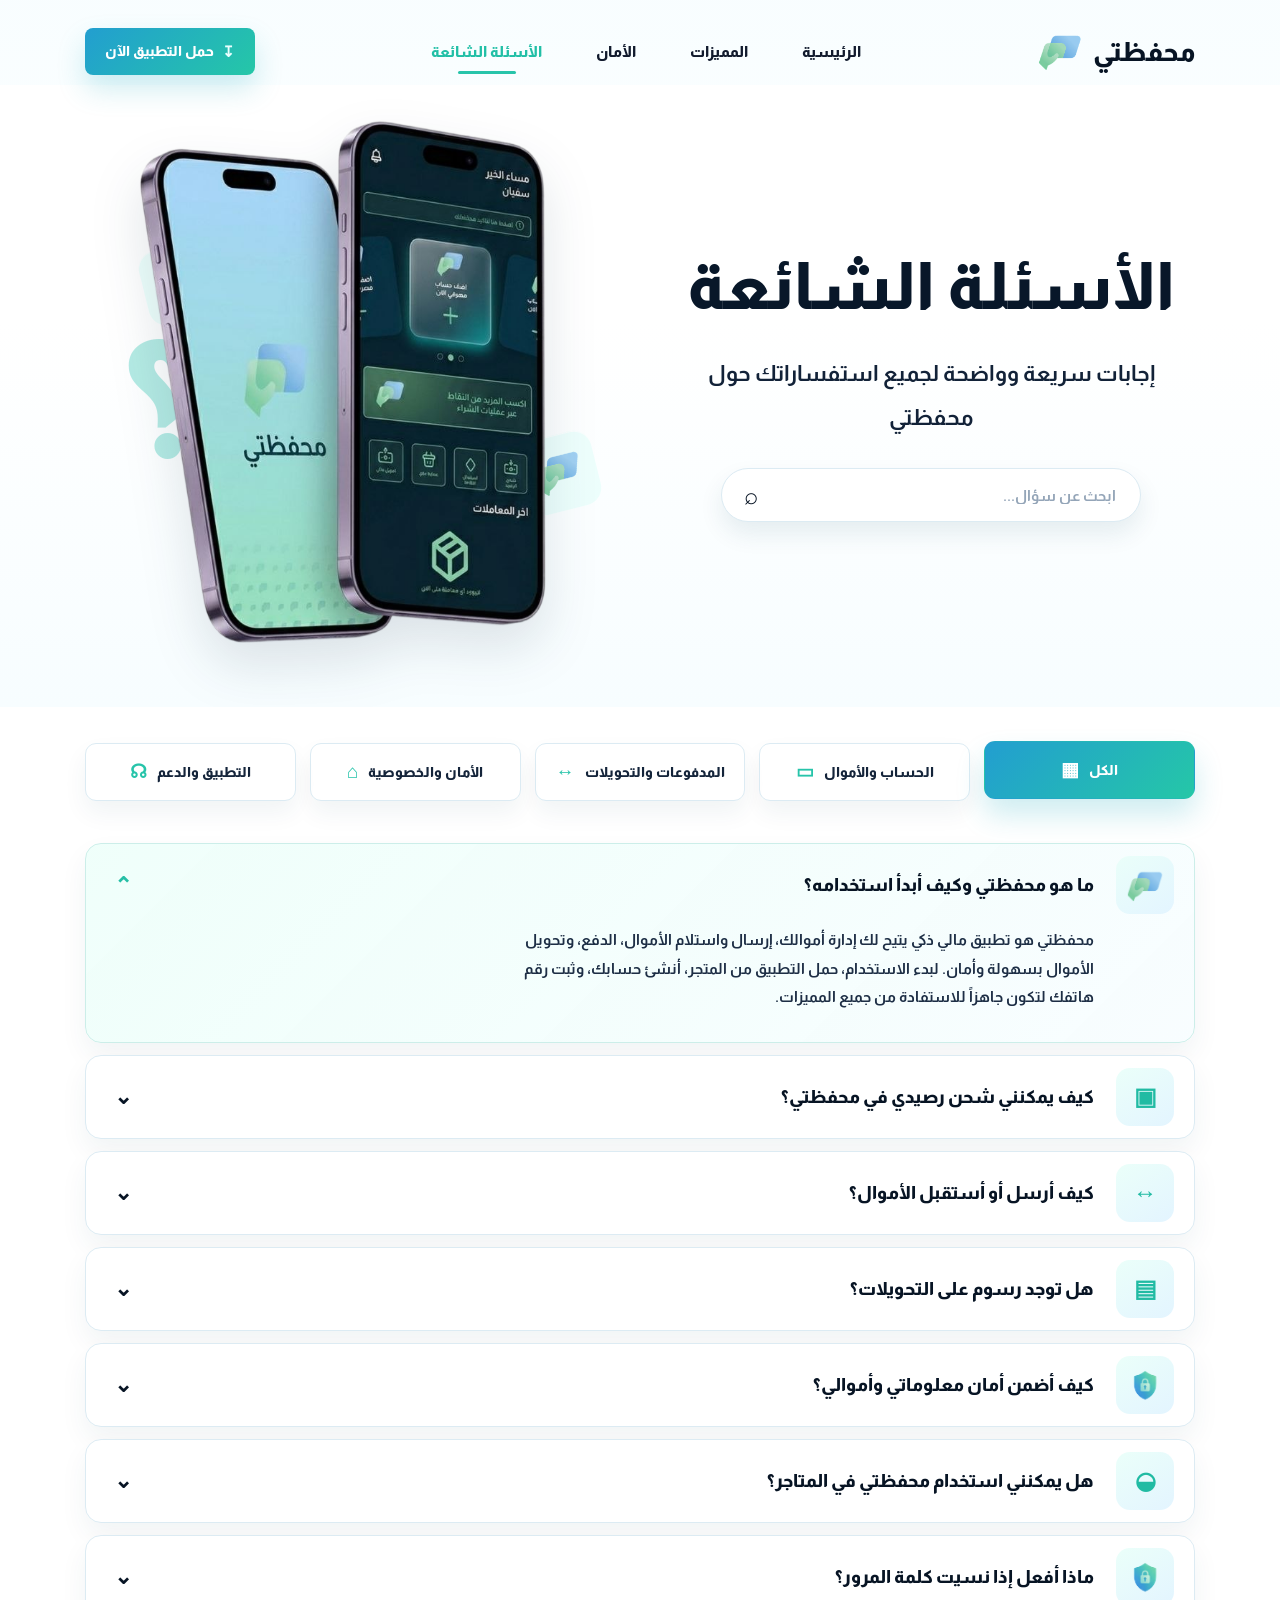
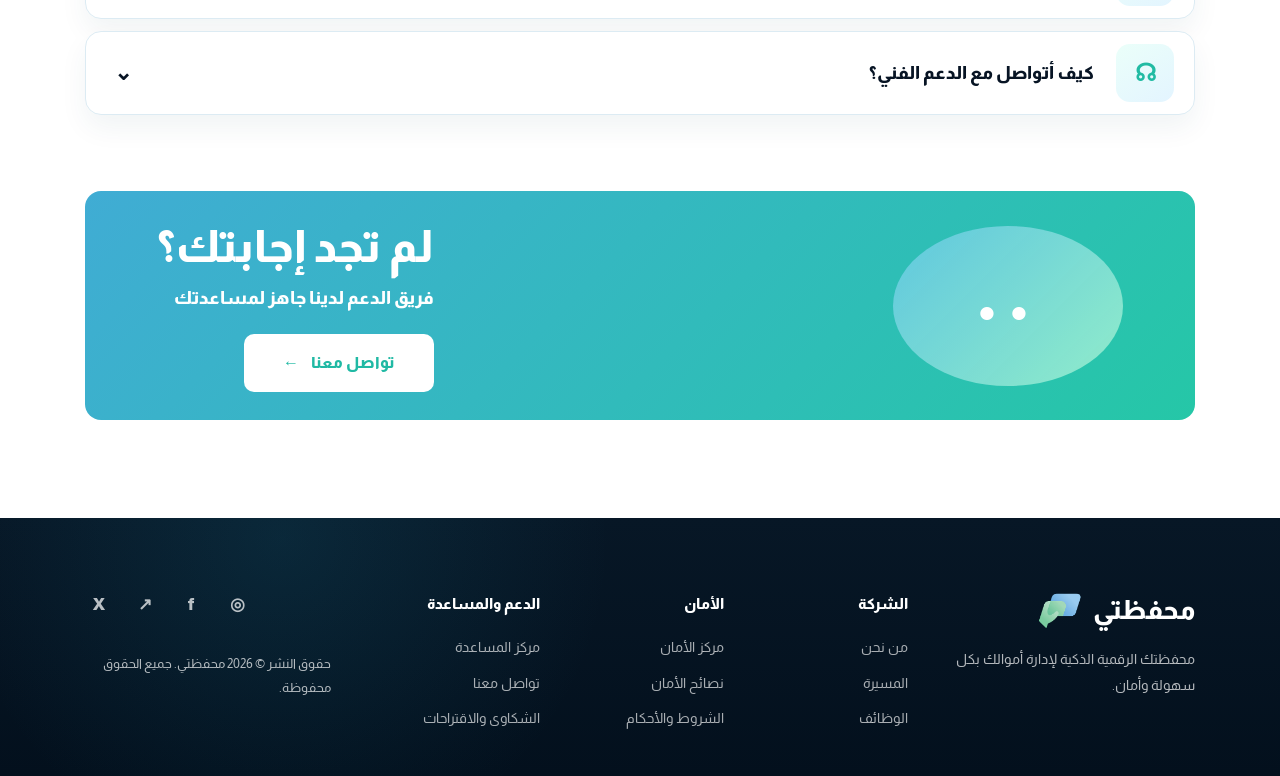
==== faq.html @ 28322346 "done, thank god, alhamd llah" ====
<!doctype html>
<html lang="ar" dir="rtl">
  <head>
    <meta charset="UTF-8" />
    <meta name="viewport" content="width=device-width, initial-scale=1.0" />
    <meta
      name="description"
      content="إجابات سريعة وواضحة لأهم الأسئلة حول تطبيق محفظتي."
    />
    <link rel="shortcut icon" href="favicon.ico" type="image/x-icon" />
    <link rel="stylesheet" href="./css/main.css" />
    <title>محفظتي | الأسئلة الشائعة</title>
  </head>
  <body>
    <header class="site-header">
      <nav class="site-nav container" aria-label="التنقل الرئيسي">
        <a class="brand" href="./index.html" aria-label="محفظتي">
          <span>محفظتي</span>
          <img src="./assets/logo.png" alt="" />
        </a>

        <ul class="nav-links">
          <li><a href="./index.html">الرئيسية</a></li>
          <li><a href="./features.html">المميزات</a></li>
          <li><a href="./security.html">الأمان</a></li>
          <li><a class="active" href="./faq.html" aria-current="page">الأسئلة الشائعة</a></li>
        </ul>

        <a class="nav-download" href="./index.html#download">حمل التطبيق الآن</a>
      </nav>
    </header>

    <main class="faq-page">
      <section class="faq-hero hero-surface">
        <div class="container hero-grid">
          <div class="faq-hero-copy hero-copy">
            <h1>الأسئلة الشائعة</h1>
            <p>إجابات سريعة وواضحة لجميع استفساراتك حول محفظتي</p>
            <form class="faq-search" action="#" method="get" role="search">
              <label for="faq-search-input">ابحث عن سؤال</label>
              <input id="faq-search-input" type="search" placeholder="ابحث عن سؤال..." />
              <button type="submit" aria-label="بحث">⌕</button>
            </form>
          </div>

          <div class="faq-phone-stage" aria-hidden="true">
            <span class="faq-mark">؟</span>
            <span class="brand-float brand-float-one">
              <img src="./assets/logo.png" alt="" />
            </span>
            <span class="brand-float brand-float-two">
              <img src="./assets/logo.png" alt="" />
            </span>
            <img class="phones-img" src="./assets/mobiles.png" alt="" />
          </div>
        </div>
      </section>

      <section class="faq-content section-pad">
        <div class="container">
          <div class="faq-tabs" aria-label="تصنيفات الأسئلة">
            <a class="active" href="#">الكل <span>▦</span></a>
            <a href="#">الحساب والأموال <span>▭</span></a>
            <a href="#">المدفوعات والتحويلات <span>↔</span></a>
            <a href="#">الأمان والخصوصية <span>⌂</span></a>
            <a href="#">التطبيق والدعم <span>☊</span></a>
          </div>

          <div class="faq-list">
            <details open>
              <summary>
                <span class="faq-icon">
                  <img src="./assets/logo.png" alt="" />
                </span>
                <strong>ما هو محفظتي وكيف أبدأ استخدامه؟</strong>
              </summary>
              <p>
                محفظتي هو تطبيق مالي ذكي يتيح لك إدارة أموالك، إرسال واستلام
                الأموال، الدفع، وتحويل الأموال بسهولة وأمان. لبدء الاستخدام، حمل
                التطبيق من المتجر، أنشئ حسابك، وثبت رقم هاتفك لتكون جاهزاً
                للاستفادة من جميع المميزات.
              </p>
            </details>

            <details>
              <summary>
                <span class="faq-icon symbol-icon">▣</span>
                <strong>كيف يمكنني شحن رصيدي في محفظتي؟</strong>
              </summary>
              <p>يمكنك شحن رصيدك من حسابك البنكي أو بطاقة الدفع المدعومة داخل التطبيق.</p>
            </details>

            <details>
              <summary>
                <span class="faq-icon symbol-icon">↔</span>
                <strong>كيف أرسل أو أستقبل الأموال؟</strong>
              </summary>
              <p>اختر جهة الاتصال أو الحساب، أدخل المبلغ، ثم راجع التفاصيل وأكد العملية.</p>
            </details>

            <details>
              <summary>
                <span class="faq-icon symbol-icon">▤</span>
                <strong>هل توجد رسوم على التحويلات؟</strong>
              </summary>
              <p>تعرض محفظتي أي رسوم محتملة بوضوح قبل إتمام العملية.</p>
            </details>

            <details>
              <summary>
                <span class="faq-icon">
                  <img src="./assets/shield.png" alt="" />
                </span>
                <strong>كيف أضمن أمان معلوماتي وأموالي؟</strong>
              </summary>
              <p>نستخدم التشفير، المصادقة متعددة العوامل، والتنبيهات الفورية لحماية حسابك.</p>
            </details>

            <details>
              <summary>
                <span class="faq-icon symbol-icon">◒</span>
                <strong>هل يمكنني استخدام محفظتي في المتاجر؟</strong>
              </summary>
              <p>يمكنك استخدام وسائل الدفع المتاحة داخل التطبيق لدى الجهات المدعومة.</p>
            </details>

            <details>
              <summary>
                <span class="faq-icon">
                  <img src="./assets/shield.png" alt="" />
                </span>
                <strong>ماذا أفعل إذا نسيت كلمة المرور؟</strong>
              </summary>
              <p>استخدم خيار استعادة كلمة المرور واتبع خطوات التحقق الآمنة.</p>
            </details>

            <details>
              <summary>
                <span class="faq-icon symbol-icon">☊</span>
                <strong>كيف أتواصل مع الدعم الفني؟</strong>
              </summary>
              <p>يمكنك التواصل مع فريق الدعم من مركز المساعدة داخل التطبيق أو من هذه الصفحة.</p>
            </details>
          </div>
        </div>
      </section>

      <section class="faq-support">
        <div class="container support-banner">
          <div class="support-art" aria-hidden="true">
            <span>••</span>
          </div>
          <div>
            <h2>لم تجد إجابتك؟</h2>
            <p>فريق الدعم لدينا جاهز لمساعدتك</p>
            <a href="#" class="support-button">تواصل معنا <span>←</span></a>
          </div>
        </div>
      </section>
    </main>

    <footer class="site-footer">
      <div class="container footer-grid">
        <div class="footer-brand">
          <a class="brand light" href="./index.html" aria-label="محفظتي">
            <span>محفظتي</span>
            <img src="./assets/logo.png" alt="" />
          </a>
          <p>محفظتك الرقمية الذكية لإدارة أموالك بكل سهولة وأمان.</p>
        </div>
        <div class="footer-column">
          <h3>الشركة</h3>
          <a href="#">من نحن</a>
          <a href="#">المسيرة</a>
          <a href="#">الوظائف</a>
        </div>
        <div class="footer-column">
          <h3>الأمان</h3>
          <a href="./security.html">مركز الأمان</a>
          <a href="./security.html">نصائح الأمان</a>
          <a href="./security.html">الشروط والأحكام</a>
        </div>
        <div class="footer-column">
          <h3>الدعم والمساعدة</h3>
          <a href="./faq.html">مركز المساعدة</a>
          <a href="./faq.html">تواصل معنا</a>
          <a href="./faq.html">الشكاوى والاقتراحات</a>
        </div>
        <div class="footer-social">
          <div class="social-links" aria-label="حسابات التواصل">
            <a href="#" aria-label="Twitter">X</a>
            <a href="#" aria-label="Telegram">↗</a>
            <a href="#" aria-label="Facebook">f</a>
            <a href="#" aria-label="Instagram">◎</a>
          </div>
          <p>حقوق النشر © 2026 محفظتي. جميع الحقوق محفوظة.</p>
        </div>
      </div>
    </footer>
  </body>
</html>
---- css/main.css ----
@import url("https://fonts.googleapis.com/css2?family=Almarai:wght@300;400;700;800&display=swap");
@import url("./base.css");
@import url("./home.css");
@import url("./features.css");
@import url("./security.css");
@import url("./faq.css");
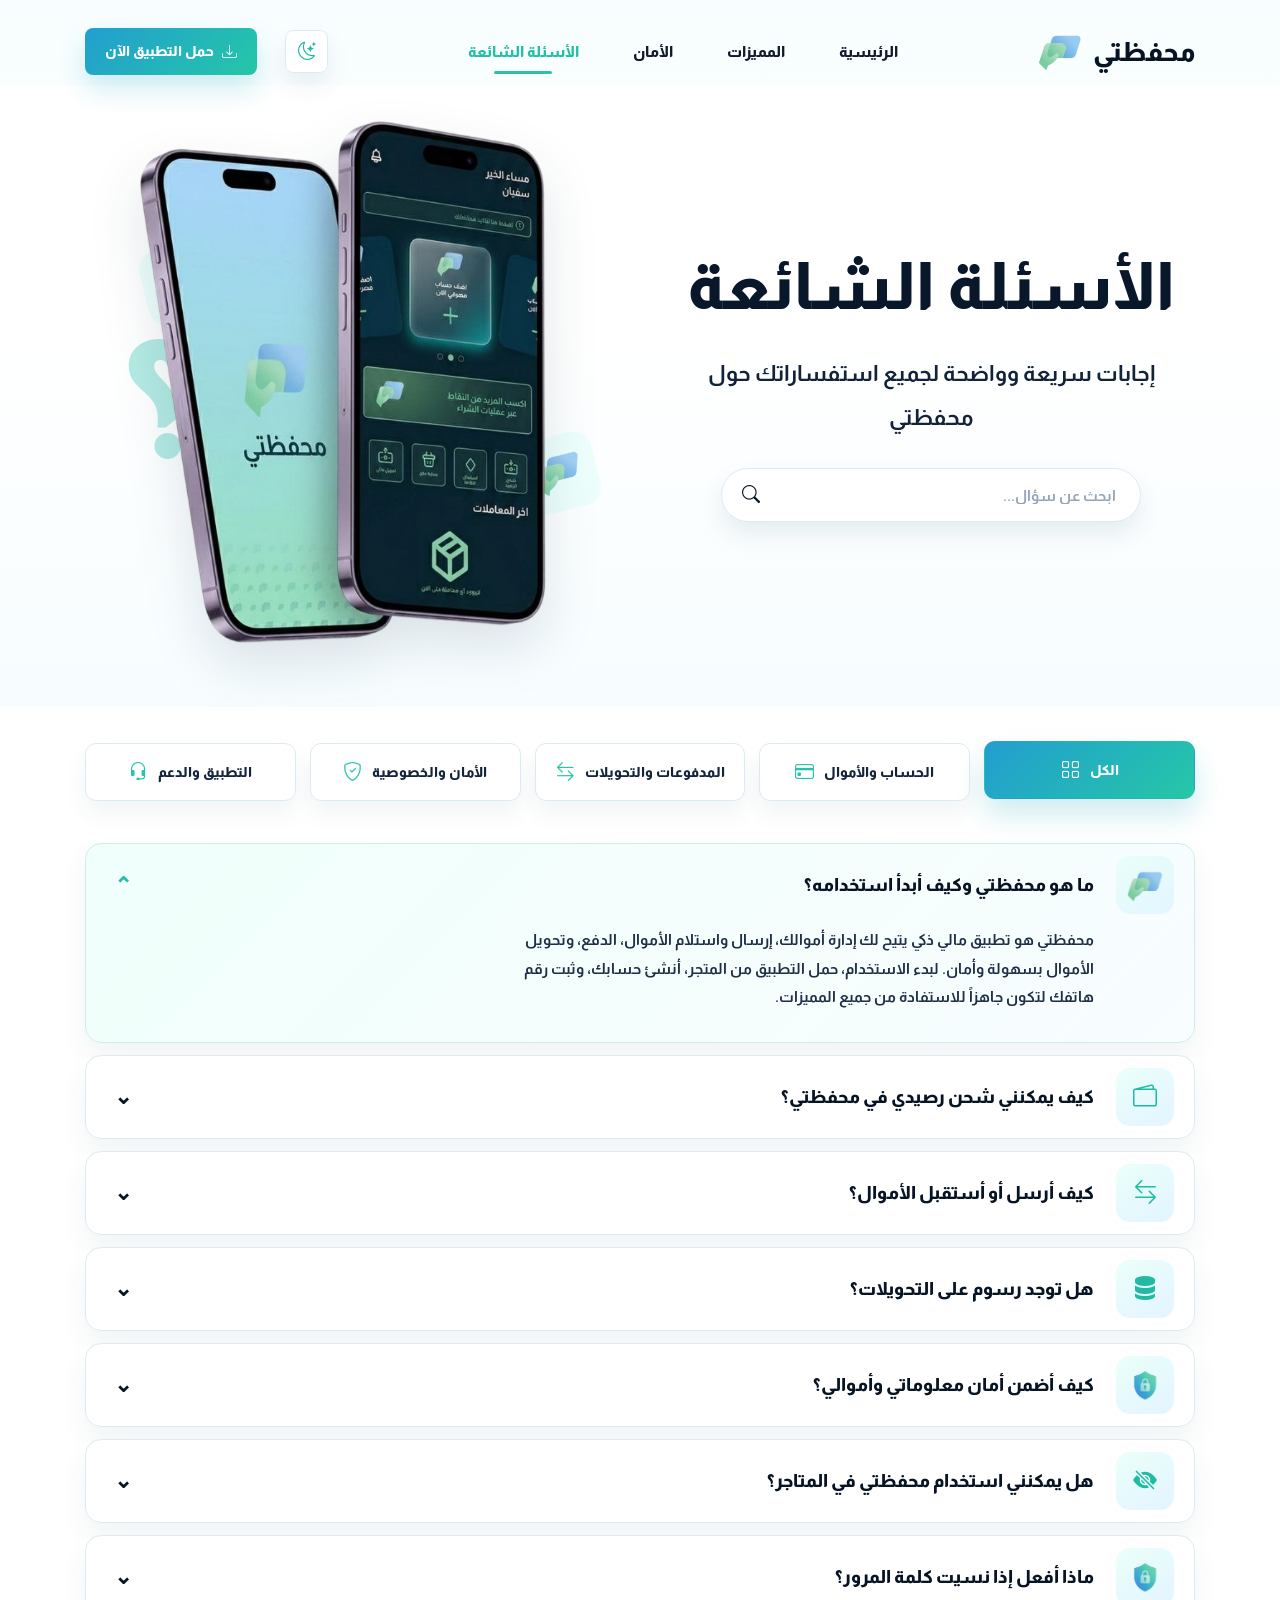
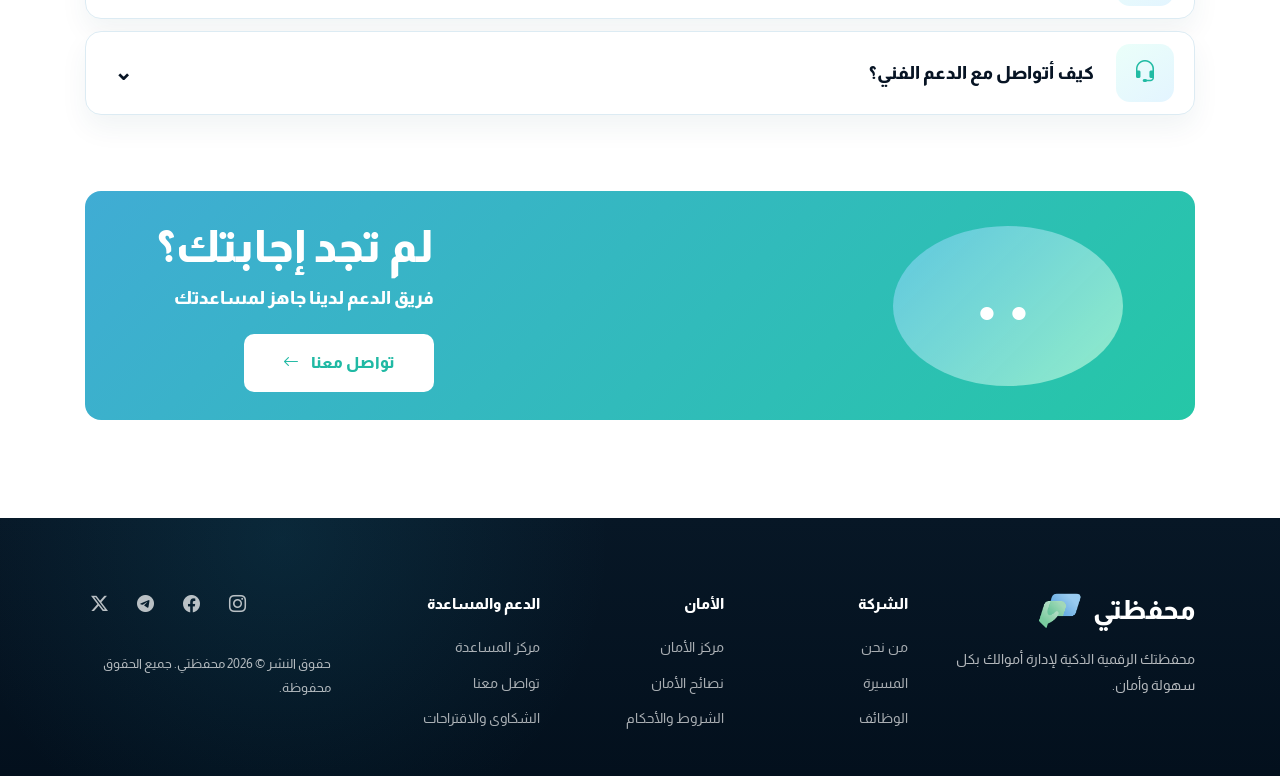
==== commit fa7f0acc: "add dark mode and light | and search futers" ====
--- a/faq.html
+++ b/faq.html
@@ -8,6 +8,7 @@
       content="إجابات سريعة وواضحة لأهم الأسئلة حول تطبيق محفظتي."
     />
     <link rel="shortcut icon" href="favicon.ico" type="image/x-icon" />
+    <link rel="stylesheet" href="https://cdn.jsdelivr.net/npm/bootstrap-icons@1.11.3/font/bootstrap-icons.css" />
     <link rel="stylesheet" href="./css/main.css" />
     <title>محفظتي | الأسئلة الشائعة</title>
   </head>
@@ -26,7 +27,17 @@
           <li><a class="active" href="./faq.html" aria-current="page">الأسئلة الشائعة</a></li>
         </ul>
 
-        <a class="nav-download" href="./index.html#download">حمل التطبيق الآن</a>
+        <button
+          class="theme-toggle"
+          type="button"
+          data-theme-toggle
+          aria-label="تفعيل الوضع الداكن"
+          aria-pressed="false"
+        >
+          <i class="bi bi-moon-stars" data-theme-icon aria-hidden="true"></i>
+        </button>
+
+        <a class="nav-download" href="./index.html#download"><i class="bi bi-download" aria-hidden="true"></i> حمل التطبيق الآن</a>
       </nav>
     </header>
 
@@ -39,7 +50,7 @@
             <form class="faq-search" action="#" method="get" role="search">
               <label for="faq-search-input">ابحث عن سؤال</label>
               <input id="faq-search-input" type="search" placeholder="ابحث عن سؤال..." />
-              <button type="submit" aria-label="بحث">⌕</button>
+              <button type="submit" aria-label="بحث"><i class="bi bi-search" aria-hidden="true"></i></button>
             </form>
           </div>
 
@@ -59,11 +70,11 @@
       <section class="faq-content section-pad">
         <div class="container">
           <div class="faq-tabs" aria-label="تصنيفات الأسئلة">
-            <a class="active" href="#">الكل <span>▦</span></a>
-            <a href="#">الحساب والأموال <span>▭</span></a>
-            <a href="#">المدفوعات والتحويلات <span>↔</span></a>
-            <a href="#">الأمان والخصوصية <span>⌂</span></a>
-            <a href="#">التطبيق والدعم <span>☊</span></a>
+            <a class="active" href="#">الكل <span><i class="bi bi-grid"></i></span></a>
+            <a href="#">الحساب والأموال <span><i class="bi bi-credit-card"></i></span></a>
+            <a href="#">المدفوعات والتحويلات <span><i class="bi bi-arrow-left-right"></i></span></a>
+            <a href="#">الأمان والخصوصية <span><i class="bi bi-shield-check"></i></span></a>
+            <a href="#">التطبيق والدعم <span><i class="bi bi-headset"></i></span></a>
           </div>
 
           <div class="faq-list">
@@ -84,7 +95,7 @@
 
             <details>
               <summary>
-                <span class="faq-icon symbol-icon">▣</span>
+                <span class="faq-icon symbol-icon"><i class="bi bi-wallet2"></i></span>
                 <strong>كيف يمكنني شحن رصيدي في محفظتي؟</strong>
               </summary>
               <p>يمكنك شحن رصيدك من حسابك البنكي أو بطاقة الدفع المدعومة داخل التطبيق.</p>
@@ -92,7 +103,7 @@
 
             <details>
               <summary>
-                <span class="faq-icon symbol-icon">↔</span>
+                <span class="faq-icon symbol-icon"><i class="bi bi-arrow-left-right"></i></span>
                 <strong>كيف أرسل أو أستقبل الأموال؟</strong>
               </summary>
               <p>اختر جهة الاتصال أو الحساب، أدخل المبلغ، ثم راجع التفاصيل وأكد العملية.</p>
@@ -100,7 +111,7 @@
 
             <details>
               <summary>
-                <span class="faq-icon symbol-icon">▤</span>
+                <span class="faq-icon symbol-icon"><i class="bi bi-server"></i></span>
                 <strong>هل توجد رسوم على التحويلات؟</strong>
               </summary>
               <p>تعرض محفظتي أي رسوم محتملة بوضوح قبل إتمام العملية.</p>
@@ -118,7 +129,7 @@
 
             <details>
               <summary>
-                <span class="faq-icon symbol-icon">◒</span>
+                <span class="faq-icon symbol-icon"><i class="bi bi-eye-slash-fill"></i></span>
                 <strong>هل يمكنني استخدام محفظتي في المتاجر؟</strong>
               </summary>
               <p>يمكنك استخدام وسائل الدفع المتاحة داخل التطبيق لدى الجهات المدعومة.</p>
@@ -136,12 +147,13 @@
 
             <details>
               <summary>
-                <span class="faq-icon symbol-icon">☊</span>
+                <span class="faq-icon symbol-icon"><i class="bi bi-headset"></i></span>
                 <strong>كيف أتواصل مع الدعم الفني؟</strong>
               </summary>
               <p>يمكنك التواصل مع فريق الدعم من مركز المساعدة داخل التطبيق أو من هذه الصفحة.</p>
             </details>
           </div>
+          <p class="faq-empty" data-faq-empty>لا توجد نتائج مطابقة.</p>
         </div>
       </section>
 
@@ -153,7 +165,7 @@
           <div>
             <h2>لم تجد إجابتك؟</h2>
             <p>فريق الدعم لدينا جاهز لمساعدتك</p>
-            <a href="#" class="support-button">تواصل معنا <span>←</span></a>
+            <a href="#" class="support-button">تواصل معنا <span><i class="bi bi-arrow-left"></i></span></a>
           </div>
         </div>
       </section>
@@ -188,14 +200,15 @@
         </div>
         <div class="footer-social">
           <div class="social-links" aria-label="حسابات التواصل">
-            <a href="#" aria-label="Twitter">X</a>
-            <a href="#" aria-label="Telegram">↗</a>
-            <a href="#" aria-label="Facebook">f</a>
-            <a href="#" aria-label="Instagram">◎</a>
+            <a href="#" aria-label="Twitter"><i class="bi bi-twitter-x"></i></a>
+            <a href="#" aria-label="Telegram"><i class="bi bi-telegram"></i></a>
+            <a href="#" aria-label="Facebook"><i class="bi bi-facebook"></i></a>
+            <a href="#" aria-label="Instagram"><i class="bi bi-instagram"></i></a>
           </div>
           <p>حقوق النشر © 2026 محفظتي. جميع الحقوق محفوظة.</p>
         </div>
       </div>
     </footer>
+    <script src="./js/main.js" defer></script>
   </body>
 </html>
--- a/css/main.css
+++ b/css/main.css
@@ -4,3 +4,4 @@
 @import url("./features.css");
 @import url("./security.css");
 @import url("./faq.css");
+@import url("./theme.css");
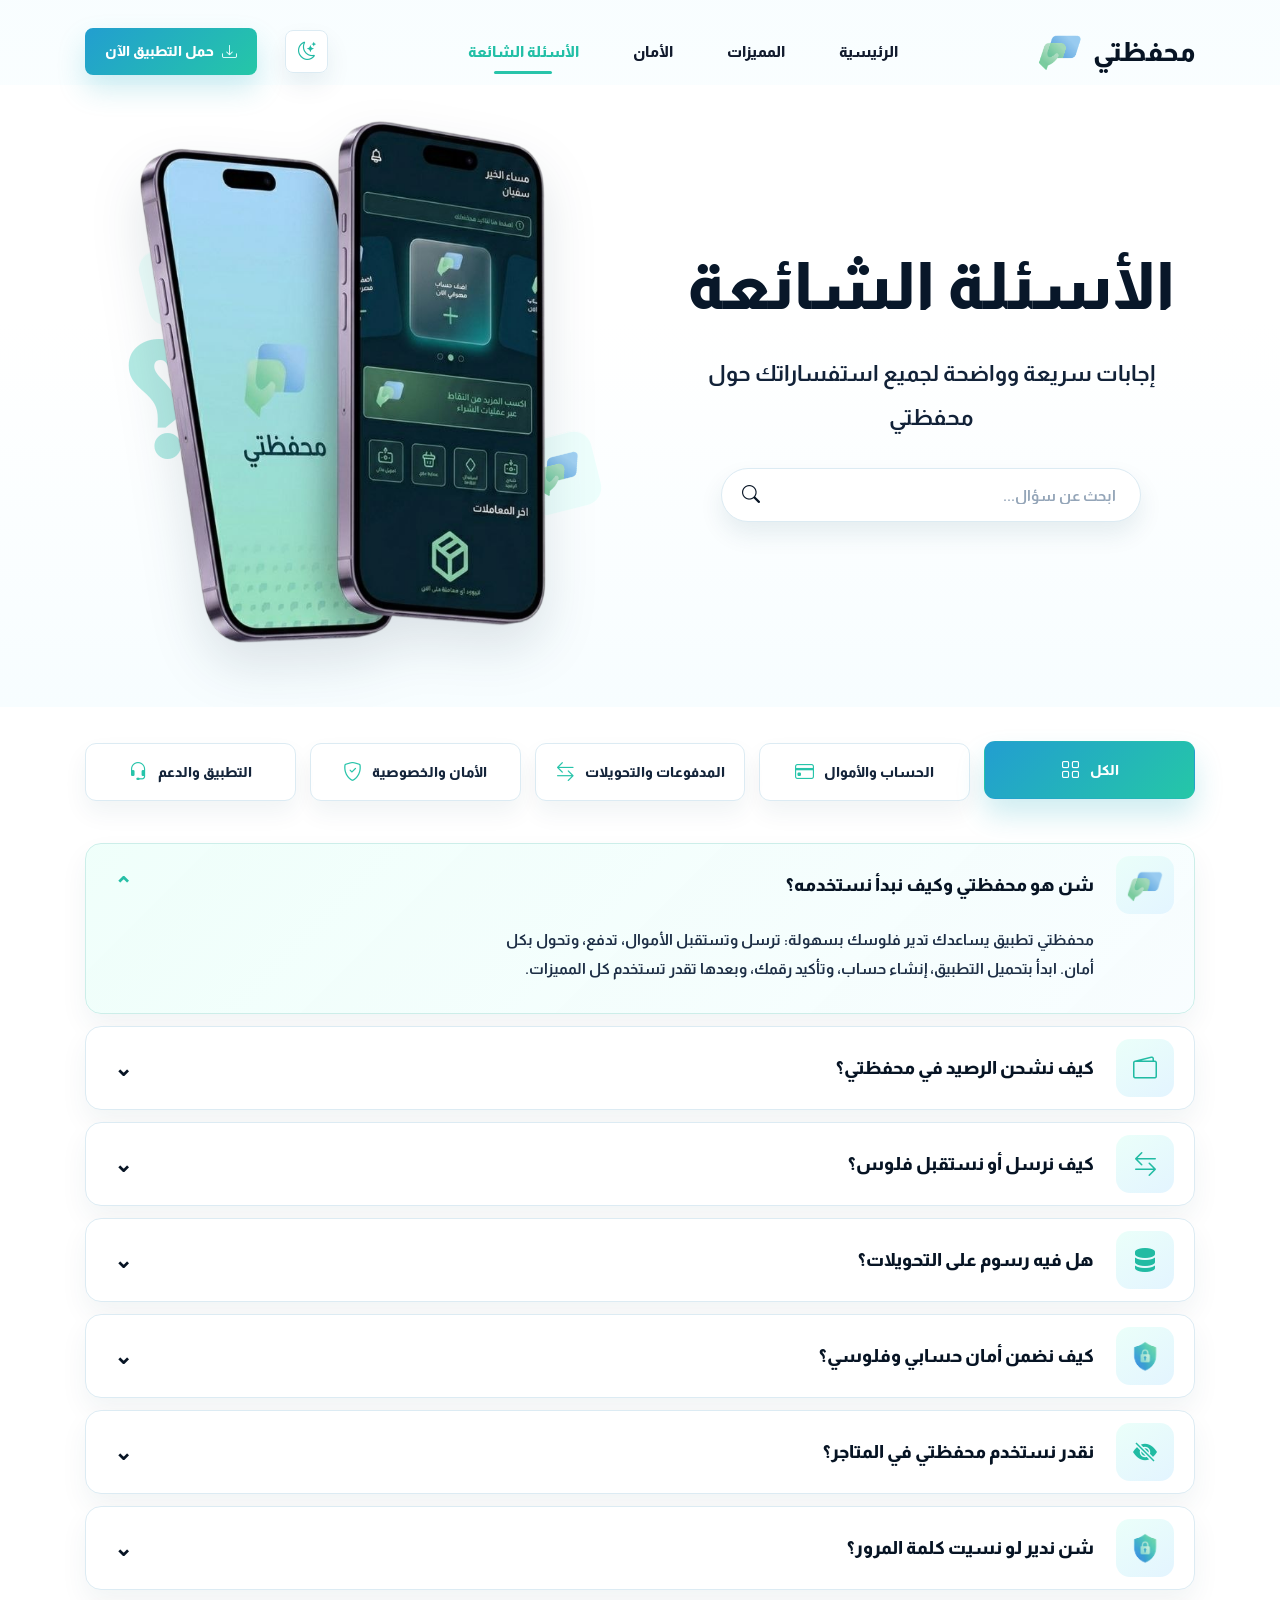
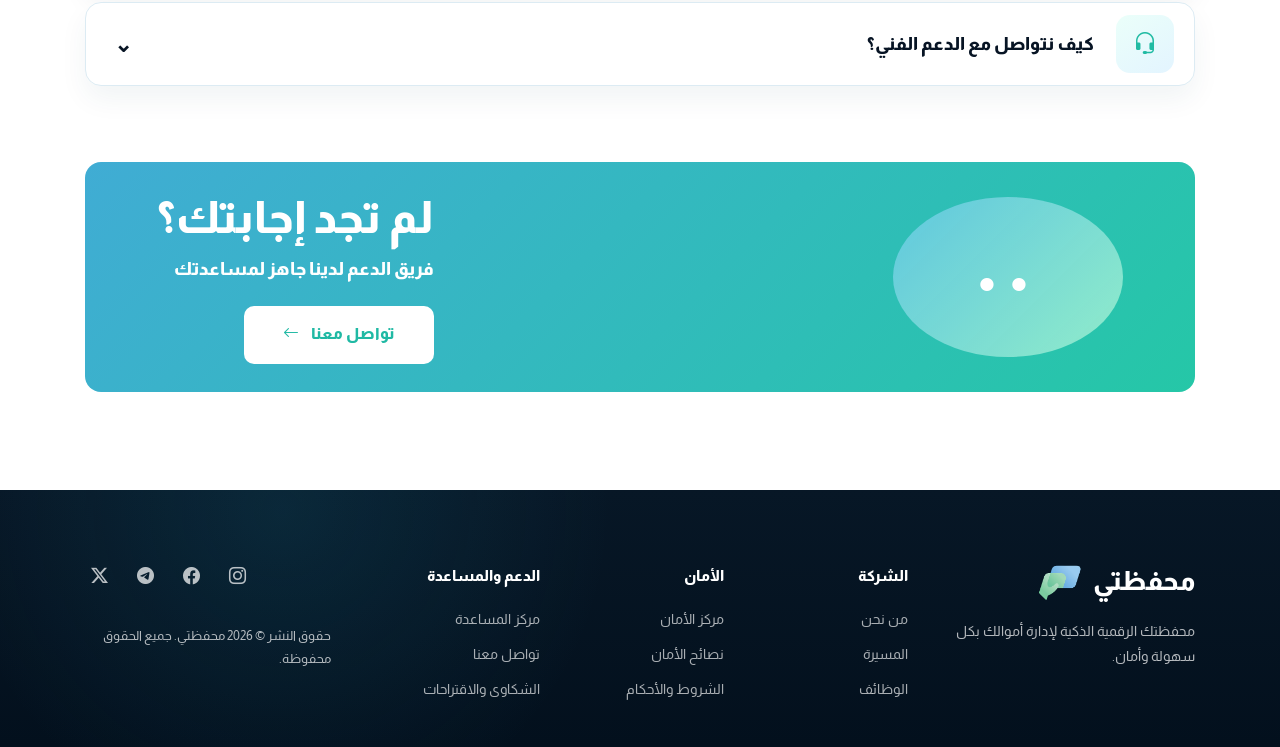
==== commit 29bfea37: "Alhamdulillah - project completed" ====
--- a/faq.html
+++ b/faq.html
@@ -8,7 +8,10 @@
       content="إجابات سريعة وواضحة لأهم الأسئلة حول تطبيق محفظتي."
     />
     <link rel="shortcut icon" href="favicon.ico" type="image/x-icon" />
-    <link rel="stylesheet" href="https://cdn.jsdelivr.net/npm/bootstrap-icons@1.11.3/font/bootstrap-icons.css" />
+    <link
+      rel="stylesheet"
+      href="https://cdn.jsdelivr.net/npm/bootstrap-icons@1.11.3/font/bootstrap-icons.css"
+    />
     <link rel="stylesheet" href="./css/main.css" />
     <title>محفظتي | الأسئلة الشائعة</title>
   </head>
@@ -24,7 +27,11 @@
           <li><a href="./index.html">الرئيسية</a></li>
           <li><a href="./features.html">المميزات</a></li>
           <li><a href="./security.html">الأمان</a></li>
-          <li><a class="active" href="./faq.html" aria-current="page">الأسئلة الشائعة</a></li>
+          <li>
+            <a class="active" href="./faq.html" aria-current="page"
+              >الأسئلة الشائعة</a
+            >
+          </li>
         </ul>
 
         <button
@@ -37,7 +44,9 @@
           <i class="bi bi-moon-stars" data-theme-icon aria-hidden="true"></i>
         </button>
 
-        <a class="nav-download" href="./index.html#download"><i class="bi bi-download" aria-hidden="true"></i> حمل التطبيق الآن</a>
+        <a class="nav-download" href="./index.html#download"
+          ><i class="bi bi-download" aria-hidden="true"></i> حمل التطبيق الآن</a
+        >
       </nav>
     </header>
 
@@ -49,8 +58,14 @@
             <p>إجابات سريعة وواضحة لجميع استفساراتك حول محفظتي</p>
             <form class="faq-search" action="#" method="get" role="search">
               <label for="faq-search-input">ابحث عن سؤال</label>
-              <input id="faq-search-input" type="search" placeholder="ابحث عن سؤال..." />
-              <button type="submit" aria-label="بحث"><i class="bi bi-search" aria-hidden="true"></i></button>
+              <input
+                id="faq-search-input"
+                type="search"
+                placeholder="ابحث عن سؤال..."
+              />
+              <button type="submit" aria-label="بحث">
+                <i class="bi bi-search" aria-hidden="true"></i>
+              </button>
             </form>
           </div>
 
@@ -70,11 +85,22 @@
       <section class="faq-content section-pad">
         <div class="container">
           <div class="faq-tabs" aria-label="تصنيفات الأسئلة">
-            <a class="active" href="#">الكل <span><i class="bi bi-grid"></i></span></a>
-            <a href="#">الحساب والأموال <span><i class="bi bi-credit-card"></i></span></a>
-            <a href="#">المدفوعات والتحويلات <span><i class="bi bi-arrow-left-right"></i></span></a>
-            <a href="#">الأمان والخصوصية <span><i class="bi bi-shield-check"></i></span></a>
-            <a href="#">التطبيق والدعم <span><i class="bi bi-headset"></i></span></a>
+            <a class="active" href="#"
+              >الكل <span><i class="bi bi-grid"></i></span
+            ></a>
+            <a href="#"
+              >الحساب والأموال <span><i class="bi bi-credit-card"></i></span
+            ></a>
+            <a href="#"
+              >المدفوعات والتحويلات
+              <span><i class="bi bi-arrow-left-right"></i></span
+            ></a>
+            <a href="#"
+              >الأمان والخصوصية <span><i class="bi bi-shield-check"></i></span
+            ></a>
+            <a href="#"
+              >التطبيق والدعم <span><i class="bi bi-headset"></i></span
+            ></a>
           </div>
 
           <div class="faq-list">
@@ -83,38 +109,49 @@
                 <span class="faq-icon">
                   <img src="./assets/logo.png" alt="" />
                 </span>
-                <strong>ما هو محفظتي وكيف أبدأ استخدامه؟</strong>
-              </summary>
-              <p>
-                محفظتي هو تطبيق مالي ذكي يتيح لك إدارة أموالك، إرسال واستلام
-                الأموال، الدفع، وتحويل الأموال بسهولة وأمان. لبدء الاستخدام، حمل
-                التطبيق من المتجر، أنشئ حسابك، وثبت رقم هاتفك لتكون جاهزاً
-                للاستفادة من جميع المميزات.
-              </p>
-            </details>
-
-            <details>
-              <summary>
-                <span class="faq-icon symbol-icon"><i class="bi bi-wallet2"></i></span>
-                <strong>كيف يمكنني شحن رصيدي في محفظتي؟</strong>
-              </summary>
-              <p>يمكنك شحن رصيدك من حسابك البنكي أو بطاقة الدفع المدعومة داخل التطبيق.</p>
-            </details>
-
-            <details>
-              <summary>
-                <span class="faq-icon symbol-icon"><i class="bi bi-arrow-left-right"></i></span>
-                <strong>كيف أرسل أو أستقبل الأموال؟</strong>
-              </summary>
-              <p>اختر جهة الاتصال أو الحساب، أدخل المبلغ، ثم راجع التفاصيل وأكد العملية.</p>
-            </details>
-
-            <details>
-              <summary>
-                <span class="faq-icon symbol-icon"><i class="bi bi-server"></i></span>
-                <strong>هل توجد رسوم على التحويلات؟</strong>
-              </summary>
-              <p>تعرض محفظتي أي رسوم محتملة بوضوح قبل إتمام العملية.</p>
+                <strong>شن هو محفظتي وكيف نبدأ نستخدمه؟</strong>
+              </summary>
+              <p>
+                محفظتي تطبيق يساعدك تدير فلوسك بسهولة: ترسل وتستقبل الأموال،
+                تدفع، وتحول بكل أمان. ابدأ بتحميل التطبيق، إنشاء حساب، وتأكيد
+                رقمك، وبعدها تقدر تستخدم كل المميزات.
+              </p>
+            </details>
+
+            <details>
+              <summary>
+                <span class="faq-icon symbol-icon"
+                  ><i class="bi bi-wallet2"></i
+                ></span>
+                <strong>كيف نشحن الرصيد في محفظتي؟</strong>
+              </summary>
+              <p>
+                تقدر تشحن رصيدك عن طريق الحساب البنكي أو وسائل الدفع المتاحة
+                داخل التطبيق.
+              </p>
+            </details>
+
+            <details>
+              <summary>
+                <span class="faq-icon symbol-icon"
+                  ><i class="bi bi-arrow-left-right"></i
+                ></span>
+                <strong>كيف نرسل أو نستقبل فلوس؟</strong>
+              </summary>
+              <p>
+                اختار الشخص أو الحساب، أدخل المبلغ، وراجع التفاصيل وبعدها أكد
+                العملية.
+              </p>
+            </details>
+
+            <details>
+              <summary>
+                <span class="faq-icon symbol-icon"
+                  ><i class="bi bi-server"></i
+                ></span>
+                <strong>هل فيه رسوم على التحويلات؟</strong>
+              </summary>
+              <p>أي رسوم (لو وجدت) تظهر لك بوضوح قبل ما تأكد العملية.</p>
             </details>
 
             <details>
@@ -122,17 +159,24 @@
                 <span class="faq-icon">
                   <img src="./assets/shield.png" alt="" />
                 </span>
-                <strong>كيف أضمن أمان معلوماتي وأموالي؟</strong>
-              </summary>
-              <p>نستخدم التشفير، المصادقة متعددة العوامل، والتنبيهات الفورية لحماية حسابك.</p>
-            </details>
-
-            <details>
-              <summary>
-                <span class="faq-icon symbol-icon"><i class="bi bi-eye-slash-fill"></i></span>
-                <strong>هل يمكنني استخدام محفظتي في المتاجر؟</strong>
-              </summary>
-              <p>يمكنك استخدام وسائل الدفع المتاحة داخل التطبيق لدى الجهات المدعومة.</p>
+                <strong>كيف نضمن أمان حسابي وفلوسي؟</strong>
+              </summary>
+              <p>
+                نستخدم التشفير، التحقق بخطوتين، والتنبيهات الفورية باش نحافظوا
+                على أمان حسابك.
+              </p>
+            </details>
+
+            <details>
+              <summary>
+                <span class="faq-icon symbol-icon"
+                  ><i class="bi bi-eye-slash-fill"></i
+                ></span>
+                <strong>نقدر نستخدم محفظتي في المتاجر؟</strong>
+              </summary>
+              <p>
+                نعم، تقدر تدفع عبر المحفظة في الجهات والمتاجر اللي تدعم الخدمة.
+              </p>
             </details>
 
             <details>
@@ -140,17 +184,25 @@
                 <span class="faq-icon">
                   <img src="./assets/shield.png" alt="" />
                 </span>
-                <strong>ماذا أفعل إذا نسيت كلمة المرور؟</strong>
-              </summary>
-              <p>استخدم خيار استعادة كلمة المرور واتبع خطوات التحقق الآمنة.</p>
-            </details>
-
-            <details>
-              <summary>
-                <span class="faq-icon symbol-icon"><i class="bi bi-headset"></i></span>
-                <strong>كيف أتواصل مع الدعم الفني؟</strong>
-              </summary>
-              <p>يمكنك التواصل مع فريق الدعم من مركز المساعدة داخل التطبيق أو من هذه الصفحة.</p>
+                <strong>شن ندير لو نسيت كلمة المرور؟</strong>
+              </summary>
+              <p>
+                استخدم خيار استرجاع كلمة المرور واتبع خطوات التحقق باش ترجع
+                لحسابك بأمان.
+              </p>
+            </details>
+
+            <details>
+              <summary>
+                <span class="faq-icon symbol-icon"
+                  ><i class="bi bi-headset"></i
+                ></span>
+                <strong>كيف نتواصل مع الدعم الفني؟</strong>
+              </summary>
+              <p>
+                تقدر تتواصل مع الدعم من داخل التطبيق أو عبر صفحة المساعدة في أي
+                وقت.
+              </p>
             </details>
           </div>
           <p class="faq-empty" data-faq-empty>لا توجد نتائج مطابقة.</p>
@@ -165,7 +217,9 @@
           <div>
             <h2>لم تجد إجابتك؟</h2>
             <p>فريق الدعم لدينا جاهز لمساعدتك</p>
-            <a href="#" class="support-button">تواصل معنا <span><i class="bi bi-arrow-left"></i></span></a>
+            <a href="#" class="support-button"
+              >تواصل معنا <span><i class="bi bi-arrow-left"></i></span
+            ></a>
           </div>
         </div>
       </section>
@@ -203,7 +257,9 @@
             <a href="#" aria-label="Twitter"><i class="bi bi-twitter-x"></i></a>
             <a href="#" aria-label="Telegram"><i class="bi bi-telegram"></i></a>
             <a href="#" aria-label="Facebook"><i class="bi bi-facebook"></i></a>
-            <a href="#" aria-label="Instagram"><i class="bi bi-instagram"></i></a>
+            <a href="#" aria-label="Instagram"
+              ><i class="bi bi-instagram"></i
+            ></a>
           </div>
           <p>حقوق النشر © 2026 محفظتي. جميع الحقوق محفوظة.</p>
         </div>
